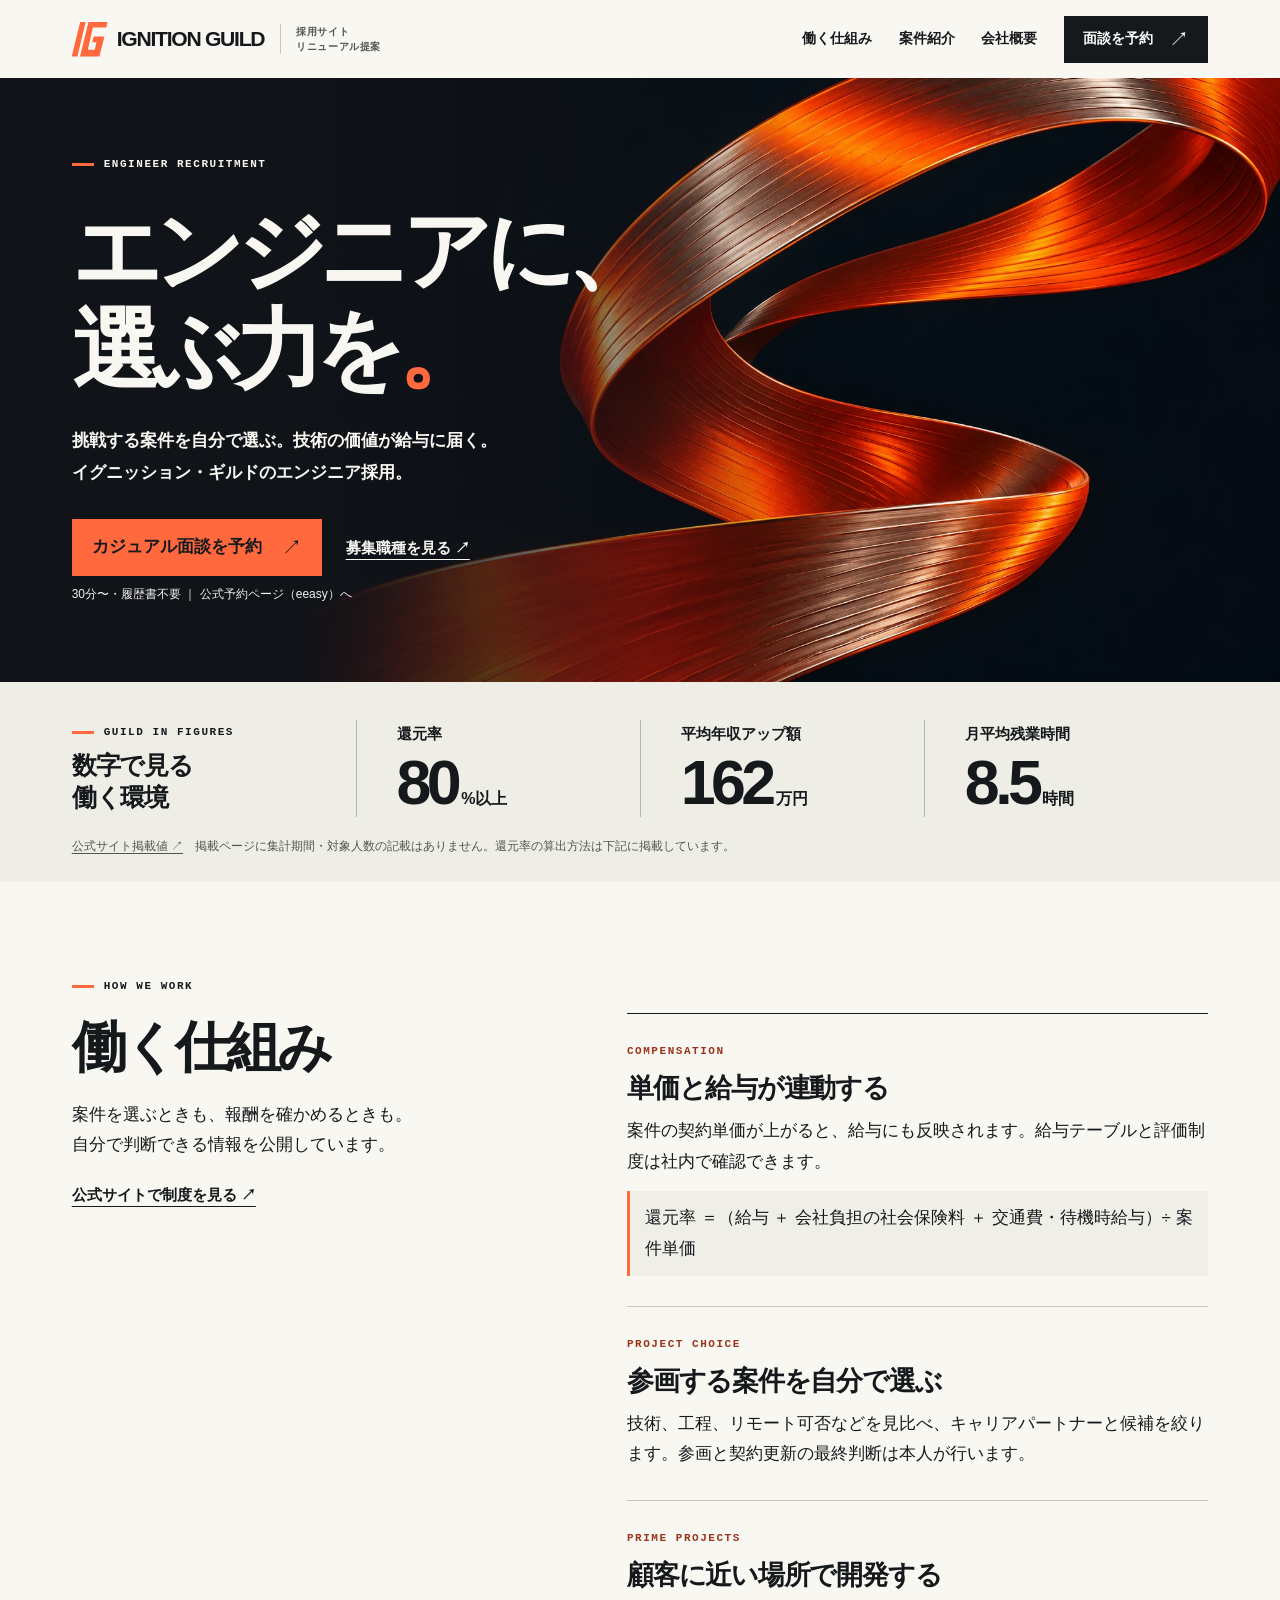
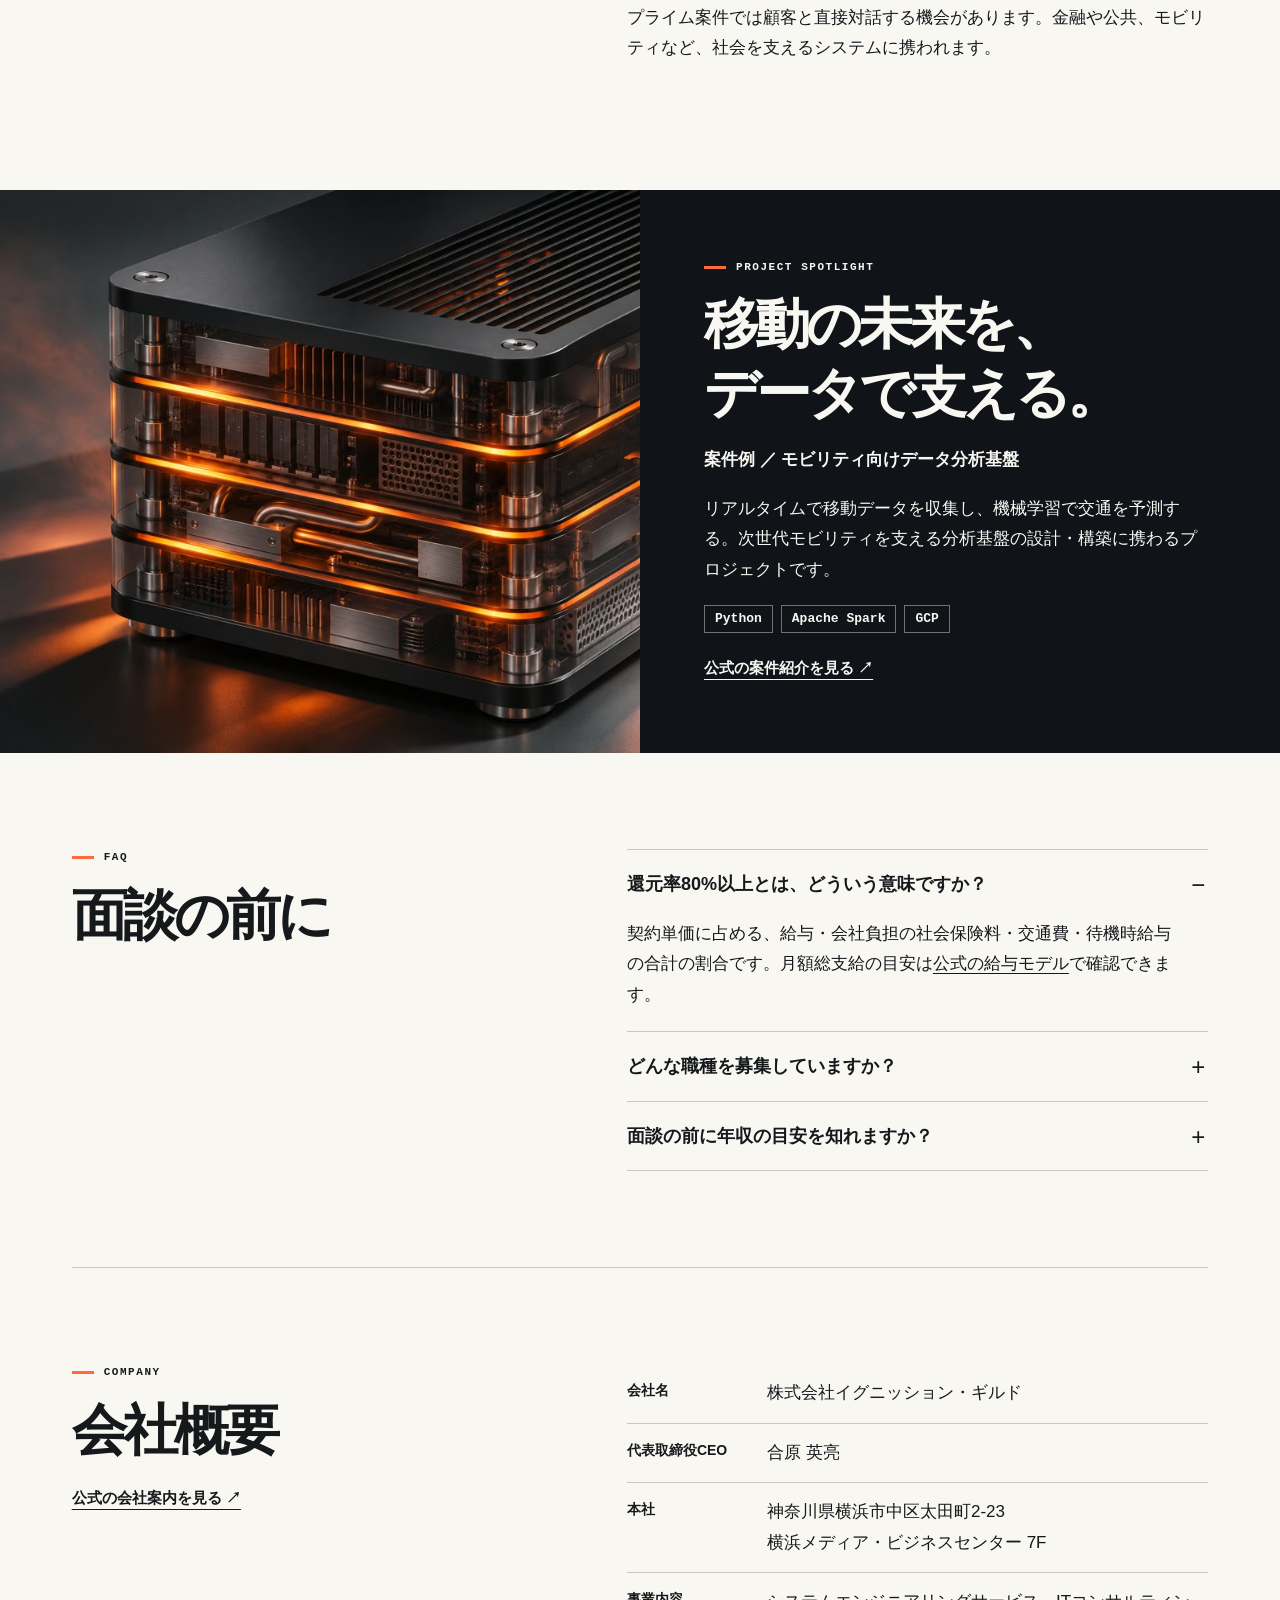
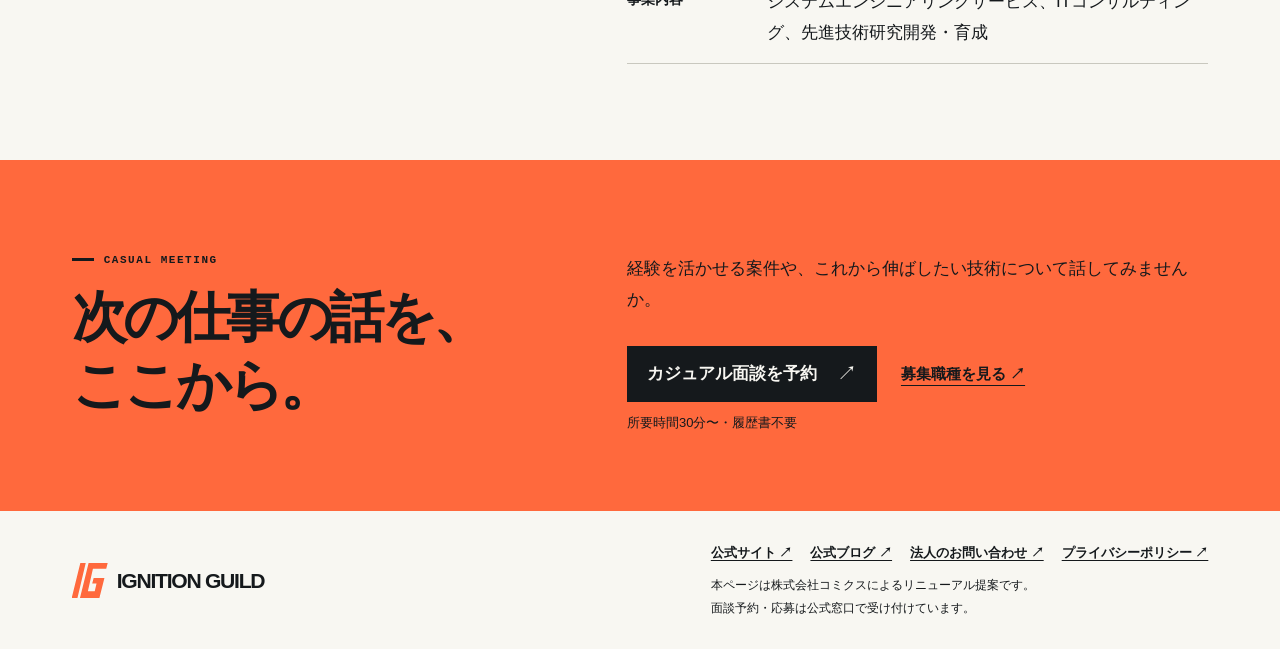
==== renewal/index.html @ 74ff360a "Publish IGNITION GUILD recruitment homepage renewal proposal" ====
<!doctype html>
<html lang="ja">
  <head>
    <meta charset="utf-8" />
    <meta name="viewport" content="width=device-width,initial-scale=1" />
    <meta name="robots" content="noindex,nofollow" />
    <meta
      name="description"
      content="イグニッション・ギルドの報酬制度、案件の選び方、プロジェクト例を紹介する採用サイトのリニューアル提案。"
    />
    <title>IGNITION GUILD｜エンジニア採用サイト リニューアル提案</title>
    <link
      rel="preload"
      as="image"
      type="image/avif"
      href="./assets/ignition-sculpture.avif"
    />
    <link rel="stylesheet" href="./style.css" />
    <script defer src="./site.js"></script>
  </head>
  <body id="top">
    <a class="skip" href="#main">本文へ移動</a>
    <header>
      <div class="mast wrap">
        <a class="brand" href="#top" aria-label="IGNITION GUILD トップ"
          ><i class="mark" aria-hidden="true"></i>IGNITION GUILD</a
        ><span class="proposal">採用サイト<br />リニューアル提案</span
        ><button
          class="menu"
          aria-label="メニュー"
          type="button"
          aria-expanded="false"
          aria-controls="nav"
        >
          メニュー
        </button>
        <nav id="nav" aria-label="メインナビゲーション">
          <a href="#work">働く仕組み</a><a href="#projects">案件紹介</a
          ><a href="#company">会社概要</a
          ><a class="navcta" href="https://meeting.eeasy.jp/ig-aihara/online"
            >面談を予約 <b aria-hidden="true">↗</b></a
          >
        </nav>
      </div>
    </header>
    <main id="main">
      <section class="hero" aria-labelledby="lead">
        <picture
          ><source
            type="image/avif"
            srcset="./assets/ignition-sculpture.avif" />
          <img
            class="heroart"
            src="./assets/ignition-sculpture.webp"
            alt=""
            fetchpriority="high"
            width="1536"
            height="1024"
        /></picture>
        <div class="wrap heroin">
          <div class="kicker light"><i></i> ENGINEER RECRUITMENT</div>
          <h1 id="lead">エンジニアに、<br />選ぶ力を<span>。</span></h1>
          <p>
            挑戦する案件を自分で選ぶ。技術の価値が給与に届く。<br
              class="wide"
            />イグニッション・ギルドのエンジニア採用。
          </p>
          <div class="actions">
            <a
              class="button hot"
              href="https://meeting.eeasy.jp/ig-aihara/online"
              >カジュアル面談を予約 <b aria-hidden="true">↗</b></a
            ><a class="underline" href="https://ignition-guild.com/recruit/"
              >募集職種を見る <b aria-hidden="true">↗</b></a
            >
          </div>
          <small class="booking-note"
            >30分〜・履歴書不要 ｜ 公式予約ページ（eeasy）へ</small
          >
        </div>
      </section>
      <section class="figures">
        <div class="wrap">
          <div class="metrics">
            <div class="metricstitle">
              <div class="kicker"><i></i> GUILD IN FIGURES</div>
              <h2>数字で見る<br />働く環境</h2>
            </div>
            <dl>
              <div>
                <dt>還元率</dt>
                <dd>80<small>%以上</small></dd>
              </div>
              <div>
                <dt>平均年収アップ額</dt>
                <dd>162<small>万円</small></dd>
              </div>
              <div>
                <dt>月平均残業時間</dt>
                <dd>8.5<small>時間</small></dd>
              </div>
            </dl>
          </div>
          <p class="source">
            <a href="https://ignition-guild.com/">公式サイト掲載値 ↗</a
            >　掲載ページに集計期間・対象人数の記載はありません。還元率の算出方法は下記に掲載しています。
          </p>
        </div>
      </section>
      <section class="wrap block" id="work">
        <div class="kicker"><i></i> HOW WE WORK</div>
        <div class="workgrid">
          <div>
            <h2>働く仕組み</h2>
            <p>
              案件を選ぶときも、報酬を確かめるときも。<br
                class="wide"
              />自分で判断できる情報を公開しています。
            </p>
            <a class="textlink" href="https://ignition-guild.com/promise/"
              >公式サイトで制度を見る ↗</a
            >
          </div>
          <div class="rows">
            <article>
              <span>COMPENSATION</span>
              <h3>単価と給与が連動する</h3>
              <p>
                案件の契約単価が上がると、給与にも反映されます。給与テーブルと評価制度は社内で確認できます。
              </p>
              <p class="formula">
                還元率 ＝（給与 ＋ 会社負担の社会保険料 ＋ 交通費・待機時給与）÷
                案件単価
              </p>
            </article>
            <article>
              <span>PROJECT CHOICE</span>
              <h3>参画する案件を自分で選ぶ</h3>
              <p>
                技術、工程、リモート可否などを見比べ、キャリアパートナーと候補を絞ります。参画と契約更新の最終判断は本人が行います。
              </p>
            </article>
            <article>
              <span>PRIME PROJECTS</span>
              <h3>顧客に近い場所で開発する</h3>
              <p>
                プライム案件では顧客と直接対話する機会があります。金融や公共、モビリティなど、社会を支えるシステムに携われます。
              </p>
            </article>
          </div>
        </div>
      </section>
      <section class="project" id="projects">
        <div class="projectart">
          <picture
            ><source
              type="image/avif"
              srcset="./assets/cloud-architecture.avif" />
            <img
              src="./assets/cloud-architecture.webp"
              width="1050"
              height="700"
              loading="lazy"
              alt=""
          /></picture>
        </div>
        <div class="projectcopy">
          <div class="kicker light"><i></i> PROJECT SPOTLIGHT</div>
          <h2>移動の未来を、<br />データで支える。</h2>
          <p class="projtitle">案件例 ／ モビリティ向けデータ分析基盤</p>
          <p>
            リアルタイムで移動データを収集し、機械学習で交通を予測する。次世代モビリティを支える分析基盤の設計・構築に携わるプロジェクトです。
          </p>
          <ul class="tech">
            <li>Python</li>
            <li>Apache Spark</li>
            <li>GCP</li>
          </ul>
          <a class="underline" href="https://ignition-guild.com/recruit/"
            >公式の案件紹介を見る ↗</a
          >
        </div>
      </section>
      <section class="wrap block info" id="faq">
        <div>
          <div class="kicker"><i></i> FAQ</div>
          <h2>面談の前に</h2>
        </div>
        <div class="questions">
          <details open>
            <summary>還元率80%以上とは、どういう意味ですか？</summary>
            <p>
              契約単価に占める、給与・会社負担の社会保険料・交通費・待機時給与の合計の割合です。月額総支給の目安は<a
                href="https://ignition-guild.com/promise/"
                >公式の給与モデル</a
              >で確認できます。
            </p>
          </details>
          <details>
            <summary>どんな職種を募集していますか？</summary>
            <p>
              開発・インフラ系のエンジニア、PM・PL、ITコンサルタントなどを募集しています。職種別の応募条件は<a
                href="https://ignition-guild.com/recruit/"
                >公式採用情報</a
              >をご覧ください。
            </p>
          </details>
          <details>
            <summary>面談の前に年収の目安を知れますか？</summary>
            <p>
              <a href="https://ignition-guild.com/assesment/"
                >公式のAI適正年収診断</a
              >では、スキルシートをもとに無料で診断を受けられます。結果は通常3営業日以内にメールで届きます。
            </p>
          </details>
        </div>
      </section>
      <section class="wrap block info company" id="company">
        <div>
          <div class="kicker"><i></i> COMPANY</div>
          <h2>会社概要</h2>
          <a class="textlink" href="https://ignition-guild.com/company/"
            >公式の会社案内を見る ↗</a
          >
        </div>
        <dl>
          <div>
            <dt>会社名</dt>
            <dd>株式会社イグニッション・ギルド</dd>
          </div>
          <div>
            <dt>代表取締役CEO</dt>
            <dd>合原 英亮</dd>
          </div>
          <div>
            <dt>本社</dt>
            <dd>
              神奈川県横浜市中区太田町2-23<br />横浜メディア・ビジネスセンター
              7F
            </dd>
          </div>
          <div>
            <dt>事業内容</dt>
            <dd>
              システムエンジニアリングサービス、ITコンサルティング、先進技術研究開発・育成
            </dd>
          </div>
        </dl>
      </section>
      <section class="closing">
        <div class="wrap closegrid">
          <div>
            <div class="kicker"><i></i> CASUAL MEETING</div>
            <h2>次の仕事の話を、<br />ここから。</h2>
          </div>
          <div>
            <p>
              経験を活かせる案件や、これから伸ばしたい技術について話してみませんか。
            </p>
            <div class="actions">
              <a
                class="button dark"
                href="https://meeting.eeasy.jp/ig-aihara/online"
                >カジュアル面談を予約 <b aria-hidden="true">↗</b></a
              ><a class="textlink" href="https://ignition-guild.com/recruit/"
                >募集職種を見る ↗</a
              >
            </div>
            <small>所要時間30分〜・履歴書不要</small>
          </div>
        </div>
      </section>
    </main>
    <footer>
      <div class="wrap foot">
        <a class="brand" href="#top"
          ><i class="mark" aria-hidden="true"></i>IGNITION GUILD</a
        >
        <div class="footerinfo">
          <div class="footlinks">
            <a href="https://ignition-guild.com/">公式サイト ↗</a
            ><a href="https://ignition-guild.com/blog/">公式ブログ ↗</a
            ><a href="https://ignition-guild.com/contact/"
              >法人のお問い合わせ ↗</a
            ><a href="https://ignition-guild.com/privacy/"
              >プライバシーポリシー ↗</a
            >
          </div>
          <p>
            本ページは株式会社コミクスによるリニューアル提案です。<br />面談予約・応募は公式窓口で受け付けています。
          </p>
        </div>
      </div>
    </footer>
  </body>
</html>
---- renewal/style.css ----
:root {
  --ink: #15191c;
  --paper: #f8f7f2;
  --hot: #ff693d;
  --line: #c9c8bf;
  --muted: #525652;
  --edge: clamp(22px, 5.6vw, 96px);
  font-family: "Hiragino Kaku Gothic ProN", "Yu Gothic", Meiryo, sans-serif;
  color: var(--ink);
  background: var(--paper);
  font-size: 17px;
  font-weight: 500;
  line-height: 1.8;
}
* {
  box-sizing: border-box;
}
body,
h1,
h2,
h3,
p,
dl,
dd,
ul {
  margin: 0;
}
a {
  color: inherit;
  text-underline-offset: 0.26em;
}
button {
  font: inherit;
}
button,
a,
summary {
  -webkit-tap-highlight-color: transparent;
}
a:focus-visible,
button:focus-visible,
summary:focus-visible {
  outline: 3px solid #1783d0;
  outline-offset: 4px;
}
.wrap {
  width: min(calc(100% - var(--edge) * 2), 1390px);
  margin-inline: auto;
}
.skip {
  position: absolute;
  z-index: 5;
  left: 1rem;
  top: -6rem;
  background: white;
  padding: 0.5rem;
}
.skip:focus {
  top: 0.5rem;
}
html {
  scroll-padding-top: 90px;
}
header {
  position: sticky;
  top: 0;
  z-index: 2;
  background: var(--paper);
}
.mast,
.foot,
.brand,
nav,
.actions,
.kicker,
.button,
.navcta {
  display: flex;
  align-items: center;
}
.mast {
  min-height: 78px;
  gap: 16px;
}
.brand {
  gap: 9px;
  text-decoration: none;
  white-space: nowrap;
  font:
    900 clamp(19px, 1.65vw, 28px)/1 Arial,
    sans-serif;
  letter-spacing: -0.06em;
}
.mark {
  display: inline-block;
  width: 36px;
  height: 35px;
  background: var(--hot);
  clip-path: polygon(
    0 100%,
    24% 0,
    39% 0,
    16% 100%,
    23% 100%,
    47% 0,
    100% 0,
    96% 17%,
    59% 17%,
    45% 81%,
    64% 81%,
    69% 59%,
    57% 59%,
    61% 43%,
    91% 43%,
    77% 100%
  );
}
.proposal {
  font-size: 10px;
  font-weight: 700;
  line-height: 1.5;
  letter-spacing: 0.06em;
  border-left: 1px solid var(--line);
  padding-left: 15px;
  color: var(--muted);
}
nav {
  margin-left: auto;
  gap: clamp(16px, 2.1vw, 40px);
}
nav a,
.navcta {
  font-size: 14px;
  font-weight: 700;
  text-decoration: none;
}
.navcta {
  background: var(--ink);
  color: white;
  padding: 10px 19px;
  gap: 16px;
}
.menu {
  display: none;
}
a:hover {
  text-decoration: underline;
}
.hero,
.project {
  background: #101318;
  color: var(--paper);
  position: relative;
  isolation: isolate;
}
.heroart {
  position: absolute;
  top: 0;
  right: 0;
  width: 76%;
  height: 100%;
  object-fit: cover;
  object-position: 55% center;
  z-index: -2;
}
.hero:after {
  content: "";
  position: absolute;
  inset: 0;
  background: linear-gradient(
    90deg,
    #101318 11%,
    rgba(16, 19, 24, 0.95) 26%,
    rgba(16, 19, 24, 0.64) 42%,
    transparent 62%
  );
  z-index: -1;
}
.heroin {
  padding-block: clamp(62px, 6.1vw, 104px) clamp(60px, 6vw, 100px);
}
.kicker,
.rows article > span {
  font:
    700 11px/1.5 "Courier New",
    monospace;
  letter-spacing: 0.14em;
}
.kicker {
  gap: 10px;
}
.kicker i {
  width: 22px;
  height: 3px;
  background: var(--hot);
}
.light {
  color: #f6f5ef;
}
.hero h1 {
  font-size: clamp(65px, 6.9vw, 117px);
  font-weight: 900;
  line-height: 1.13;
  letter-spacing: -0.084em;
  margin: 28px 0 25px;
}
.hero h1 span {
  color: var(--hot);
}
.hero p {
  font-weight: 600;
  font-size: clamp(17px, 1.35vw, 22px);
  line-height: 1.85;
}
.actions {
  gap: 24px;
  flex-wrap: wrap;
  margin-top: 30px;
}
.button {
  font-weight: 800;
  gap: 20px;
  text-decoration: none;
  padding: 13px 20px;
  justify-content: space-between;
}
.button b,
.navcta b {
  font: normal 20px Arial;
}
.hot,
.closing {
  background: var(--hot);
  color: var(--ink);
}
.underline,
.textlink {
  font-size: 15px;
  font-weight: 700;
  text-decoration: underline;
  text-underline-offset: 6px;
}
.figures {
  background: #eeeee6;
  padding: 38px 0 24px;
}
.metrics {
  display: grid;
  grid-template-columns: 1fr 3fr;
  align-items: center;
}
.metricstitle h2 {
  font-size: 25px;
  line-height: 1.28;
  margin-top: 8px;
  letter-spacing: -0.045em;
}
.metrics dl {
  display: grid;
  grid-template-columns: repeat(3, 1fr);
}
.metrics dl div {
  border-left: 1px solid #b5b6ad;
  padding-left: clamp(15px, 3.1vw, 50px);
}
.metrics dt {
  font-size: 15px;
  font-weight: 700;
}
.metrics dd {
  font:
    600 clamp(43px, 4.9vw, 85px)/1.12 Arial,
    sans-serif;
  letter-spacing: -0.073em;
}
.metrics small {
  font-size: clamp(16px, 1.2vw, 23px);
  margin-left: 4px;
  letter-spacing: 0;
}
.source {
  font-size: 12px;
  color: var(--muted);
  margin-top: 19px;
}
.block {
  padding-block: clamp(68px, 7.5vw, 125px);
}
h2 {
  font-size: clamp(38px, 4.3vw, 72px);
  line-height: 1.24;
  letter-spacing: -0.07em;
}
h3 {
  font-size: clamp(24px, 2.1vw, 34px);
  line-height: 1.45;
  letter-spacing: -0.045em;
}
.workgrid,
.info,
.closegrid {
  display: grid;
  grid-template-columns: 0.9fr 1.1fr;
  gap: 7%;
}
.workgrid {
  margin-top: 19px;
}
.workgrid > div > p,
.projectcopy p,
.closegrid p {
  margin-top: 18px;
}
.textlink {
  display: inline-block;
  margin-top: 20px;
}
.rows article {
  border-top: 1px solid var(--line);
  padding-block: 20px 30px;
}
.rows article:first-child {
  border-color: var(--ink);
}
.rows article > span {
  color: #9a351c;
}
.rows h3 {
  margin: 4px 0 8px;
}
.formula {
  padding: 12px 15px;
  border-left: 3px solid var(--hot);
  background: #efefe7;
  margin-top: 14px;
}
.project {
  display: grid;
  grid-template-columns: 1fr 1fr;
}
.projectart img {
  display: block;
  width: 100%;
  height: 100%;
  object-fit: cover;
}
.projectart {
  min-width: 0;
}
.projectcopy {
  padding: clamp(40px, 5.4vw, 98px) var(--edge) clamp(40px, 5.4vw, 98px) 5vw;
}
.projectcopy h2,
.info h2,
.closegrid h2 {
  margin-top: 15px;
}
.projtitle {
  font-weight: 700;
}
.tech {
  list-style: none;
  display: flex;
  gap: 8px;
  padding: 0;
  flex-wrap: wrap;
  margin: 20px 0;
}
.tech li {
  border: 1px solid #707374;
  padding: 2px 10px;
  font: 600 13px/1.7 monospace;
}
.questions details {
  border-top: 1px solid var(--line);
}
.questions details:last-child {
  border-bottom: 1px solid var(--line);
}
summary {
  position: relative;
  list-style: none;
  cursor: pointer;
  font-size: 18px;
  font-weight: 700;
  padding: 18px 36px 18px 0;
}
summary::-webkit-details-marker {
  display: none;
}
summary:after {
  content: "+";
  position: absolute;
  right: 3px;
  font: 24px/1.4 Arial;
}
details[open] summary:after {
  content: "−";
}
details p {
  padding: 0 36px 21px 0;
}
.company {
  border-top: 1px solid var(--line);
}
.company dl > div {
  display: grid;
  grid-template-columns: 130px 1fr;
  gap: 10px;
  padding: 14px 0;
  border-bottom: 1px solid var(--line);
}
.company dt {
  font-size: 14px;
  font-weight: 700;
}
.closing {
  padding: clamp(55px, 6vw, 95px) 0;
}
.closing .kicker i {
  background: var(--ink);
}
.closegrid {
  align-items: center;
}
.closegrid .textlink {
  margin-top: 0;
}
.dark {
  background: var(--ink);
  color: var(--paper);
}
.closing small {
  display: block;
  margin-top: 9px;
  font-size: 13px;
}
.foot {
  justify-content: space-between;
  gap: 22px;
  padding-block: 30px;
}
.foot p {
  font-size: 12px;
  line-height: 1.9;
}
.menu,
.button,
.navcta {
  transition: filter 0.15s;
}
.button:hover,
.navcta:hover {
  filter: brightness(0.88);
  text-decoration: none;
}
[hidden] {
  display: none !important;
}
@media (max-width: 800px) {
  .mast {
    min-height: 65px;
    flex-wrap: wrap;
    gap: 11px;
    padding-block: 12px;
  }
  .proposal {
    padding-left: 10px;
  }
  .enhanced .menu {
    display: block;
    margin-left: auto;
    background: transparent;
    border: 1px solid var(--line);
    padding: 5px 10px;
    font-size: 13px;
    font-weight: 700;
    color: var(--ink);
  }
  nav {
    width: 100%;
    flex-wrap: wrap;
    gap: 14px;
    padding: 7px 0;
  }
  nav .navcta {
    padding: 6px 12px;
  }
  .heroart {
    width: 82%;
  }
  .hero h1 {
    font-size: clamp(50px, 8.8vw, 75px);
  }
  .metrics {
    grid-template-columns: 0.8fr 2.3fr;
  }
  .metrics dl div {
    padding-left: 12px;
  }
  .workgrid,
  .info,
  .closegrid {
    grid-template-columns: 1fr;
    gap: 30px;
  }
  .project {
    grid-template-columns: 1fr 1fr;
  }
  .projectcopy {
    padding: 38px 22px;
  }
  .projectcopy h2 {
    font-size: 36px;
  }
  .info .kicker + h2 {
    margin-top: 8px;
  }
  .wide {
    display: none;
  }
}
@media (max-width: 600px) {
  .hero {
    overflow: hidden;
  }
  .heroart {
    width: 100%;
    height: 51%;
    top: auto;
    bottom: 0;
    object-position: center 56%;
  }
  .hero:after {
    background: linear-gradient(
      to bottom,
      #101318 0%,
      #101318 45%,
      rgba(16, 19, 24, 0.95) 51%,
      rgba(16, 19, 24, 0.14) 67%,
      transparent 78%
    );
  }
  .heroin {
    padding-top: 35px;
    padding-bottom: 46vw;
  }
  .hero h1 {
    margin: 17px 0 14px;
    font-size: clamp(46px, 12.1vw, 68px);
  }
  .hero p {
    max-width: 29em;
    font-size: 17px;
    line-height: 1.7;
  }
  .actions {
    gap: 12px 16px;
    margin-top: 18px;
  }
  .button {
    padding: 11px 13px;
    gap: 10px;
    font-size: 15px;
  }
  .underline,
  .textlink {
    font-size: 14px;
  }
  .figures {
    padding: 23px 0;
  }
  .metrics {
    display: block;
  }
  .metricstitle {
    display: flex;
    align-items: center;
    gap: 14px;
    flex-direction: row-reverse;
    justify-content: flex-end;
  }
  .metricstitle h2 {
    margin: 0;
    font-size: 24px;
  }
  .metricstitle br {
    display: none;
  }
  .metricstitle .kicker {
    font-size: 9px;
  }
  .metricstitle .kicker i {
    display: none;
  }
  .metrics dl {
    margin-top: 17px;
  }
  .metrics dl div:first-child {
    border: 0;
    padding: 0;
  }
  .metrics dt {
    font-size: 12px;
  }
  .metrics dd {
    font-size: clamp(33px, 9.6vw, 55px);
  }
  .metrics small {
    font-size: 12px;
  }
  .source {
    font-size: 11px;
    line-height: 1.6;
  }
  .block {
    padding-block: 58px;
  }
  .project {
    grid-template-columns: 1fr;
  }
  .projectart {
    height: 55vw;
    max-height: 320px;
  }
  .projectcopy {
    padding: 32px var(--edge) 46px;
  }
  .company dl > div {
    grid-template-columns: 1fr;
    gap: 2px;
  }
  .foot {
    align-items: flex-start;
    flex-direction: column;
  }
  .rows article:last-child {
    padding-bottom: 0;
  }
  .brand {
    font-size: 18px;
  }
  .mark {
    width: 29px;
    height: 29px;
  }
  .closegrid {
    gap: 10px;
  }
  .workgrid > div > p {
    margin-top: 12px;
  }
}
@media (prefers-reduced-motion: reduce) {
  *,
  *:before,
  *:after {
    transition: none !important;
  }
}
.booking-note {
  display: block;
  font-size: 12px;
  margin-top: 8px;
  color: #f1f0ec;
}
.footerinfo {
  max-width: 48rem;
}
.footlinks {
  display: flex;
  flex-wrap: wrap;
  gap: 8px 18px;
  font-size: 13px;
  font-weight: 700;
  margin-bottom: 9px;
}
@media (max-width: 800px) {
  html {
    scroll-padding-top: 78px;
  }
  html:not(.enhanced) header {
    position: relative;
  }
}
@media (max-width: 800px) {
  .mast {
    column-gap: 8px;
  }
  .enhanced .menu {
    height: 44px;
    width: 44px;
    flex: none;
    position: relative;
    font-size: 0;
    padding: 0;
  }
  .menu:before,
  .menu:after {
    content: "";
    position: absolute;
    width: 19px;
    height: 2px;
    background: currentColor;
    left: 11px;
    top: 16px;
  }
  .menu:after {
    top: 24px;
  }
  .menu[aria-expanded="true"]:before {
    top: 20px;
    transform: rotate(45deg);
  }
  .menu[aria-expanded="true"]:after {
    top: 20px;
    transform: rotate(-45deg);
  }
  .booking-note {
    display: table;
    padding: 1px 5px;
    background: #101318;
  }
}
@media (max-width: 360px) {
  .mast .brand {
    font-size: 15px;
    gap: 5px;
  }
  .mast .proposal {
    font-size: 9px;
    padding-left: 6px;
  }
  .mast .mark {
    width: 24px;
  }
}
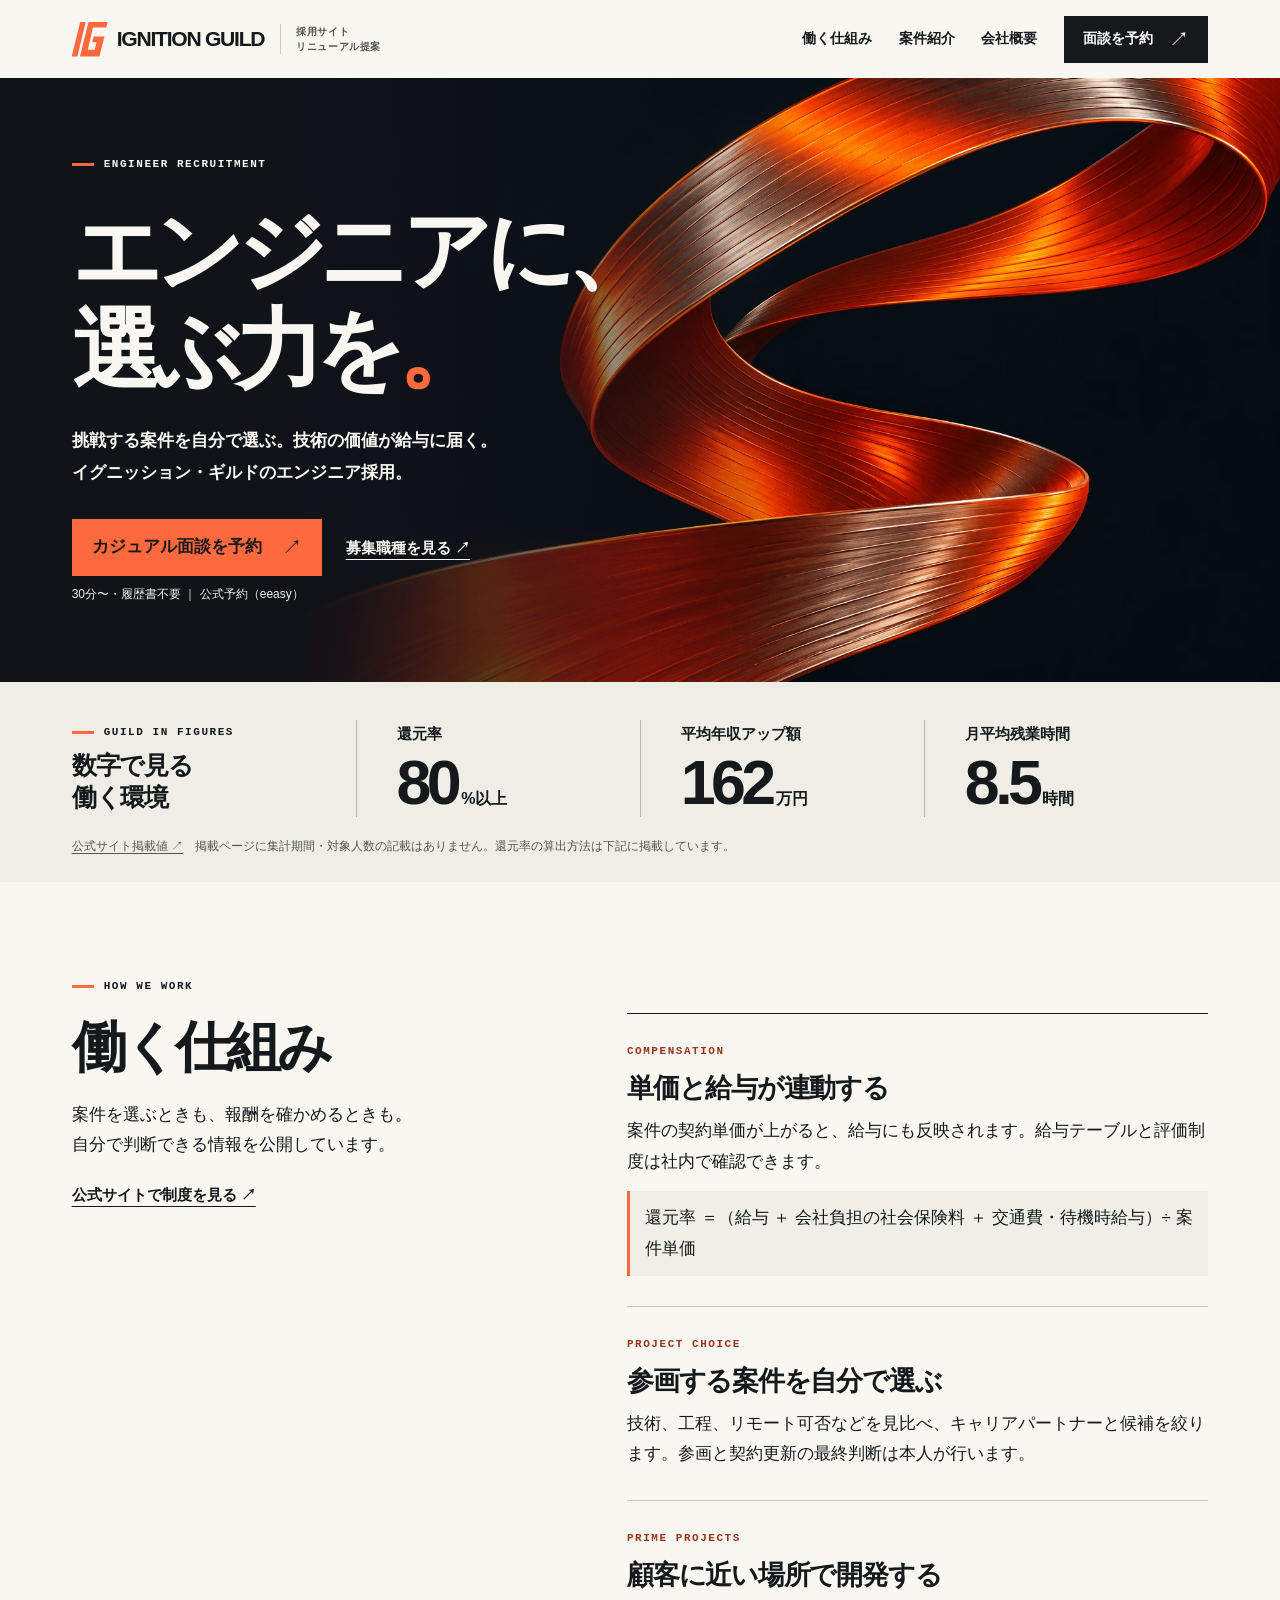
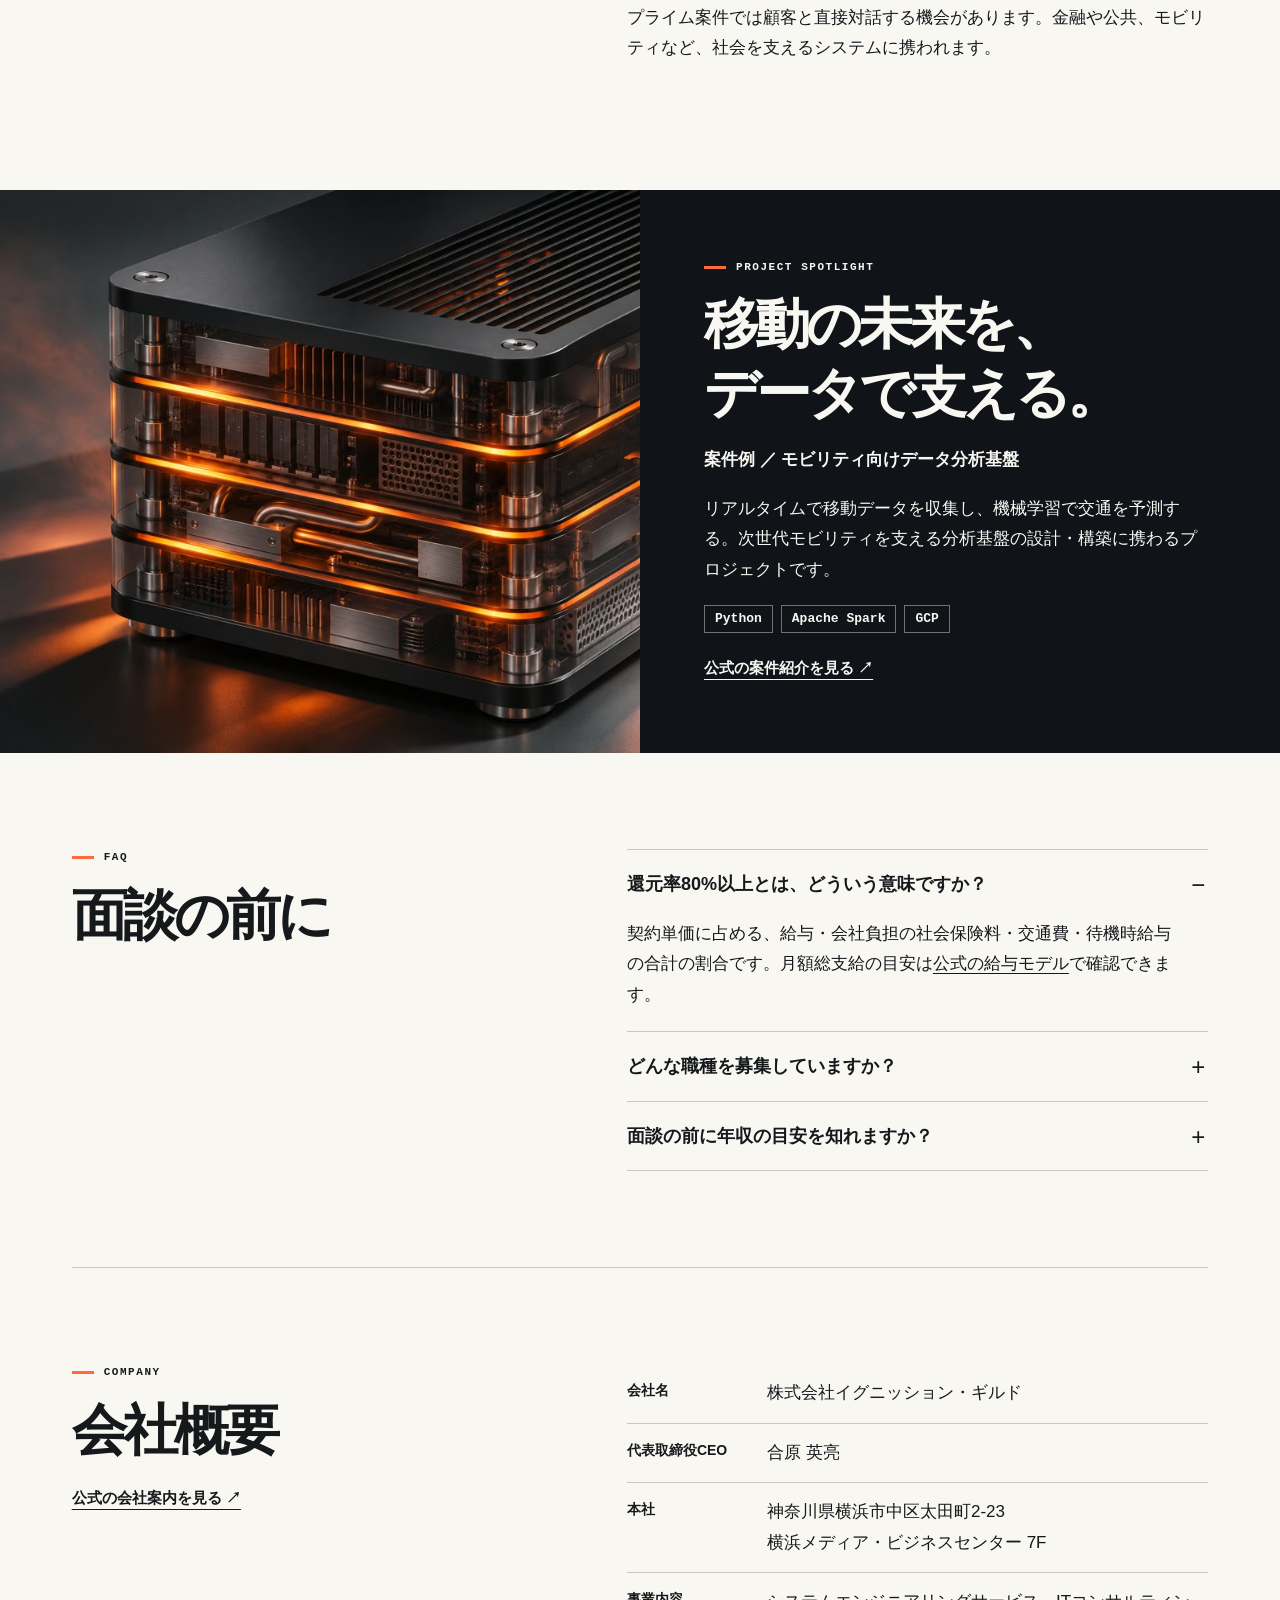
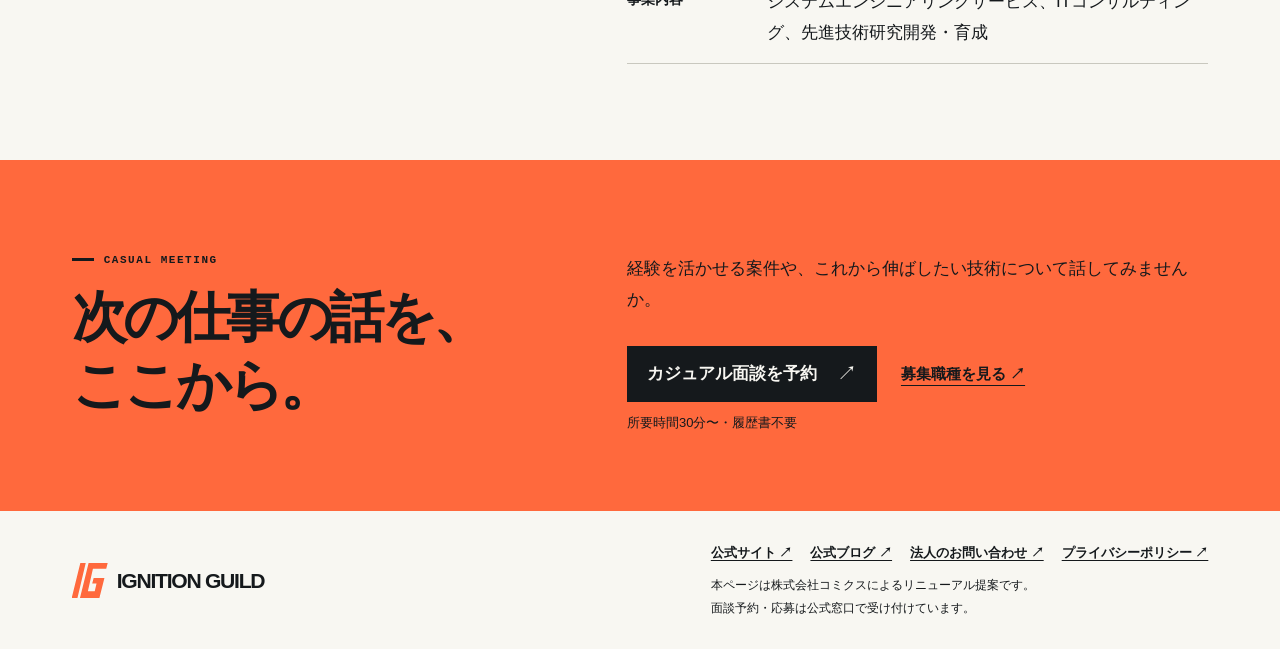
==== commit 9fca6729: "Fit the recruitment header and booking details on narrow screens" ====
--- a/renewal/index.html
+++ b/renewal/index.html
@@ -24,7 +24,9 @@
       <div class="mast wrap">
         <a class="brand" href="#top" aria-label="IGNITION GUILD トップ"
           ><i class="mark" aria-hidden="true"></i>IGNITION GUILD</a
-        ><span class="proposal">採用サイト<br />リニューアル提案</span
+        ><span class="proposal"
+          ><span class="proposal-full">採用サイト<br />リニューアル提案</span
+          ><span class="proposal-short">提案版</span></span
         ><button
           class="menu"
           aria-label="メニュー"
@@ -75,7 +77,7 @@
             >
           </div>
           <small class="booking-note"
-            >30分〜・履歴書不要 ｜ 公式予約ページ（eeasy）へ</small
+            >30分〜・履歴書不要 ｜ 公式予約（eeasy）</small
           >
         </div>
       </section>
--- a/renewal/style.css
+++ b/renewal/style.css
@@ -735,3 +735,28 @@
     width: 24px;
   }
 }
+.proposal-short {
+  display: none;
+}
+@media (max-width: 380px) {
+  .enhanced .mast {
+    display: grid;
+    grid-template-columns: max-content 1fr 44px;
+    align-items: center;
+    gap: 6px;
+  }
+  .mast nav {
+    grid-column: 1/-1;
+  }
+  .proposal-short {
+    display: inline;
+  }
+  .proposal-full {
+    display: none;
+  }
+  .hero h1 {
+    font-size: clamp(32px, 10.25vw, 39px);
+    letter-spacing: -0.065em;
+    white-space: nowrap;
+  }
+}
